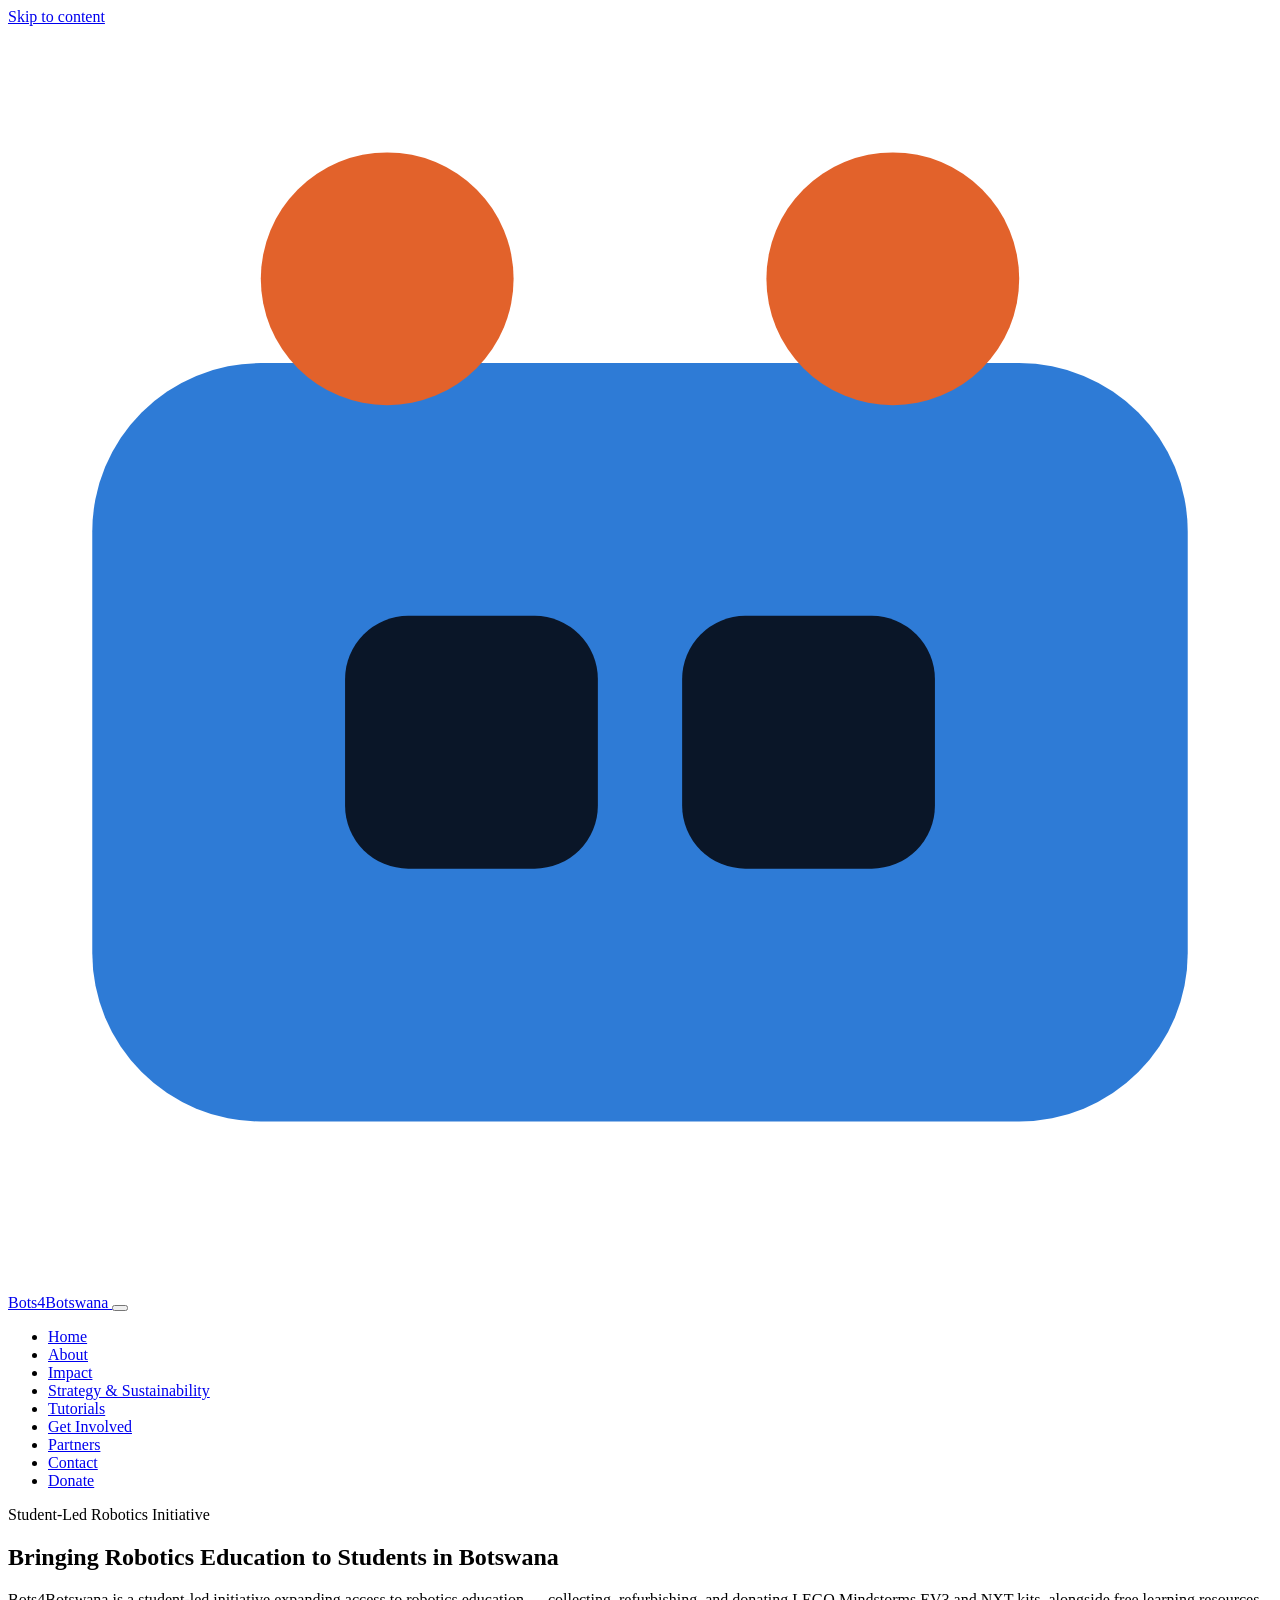
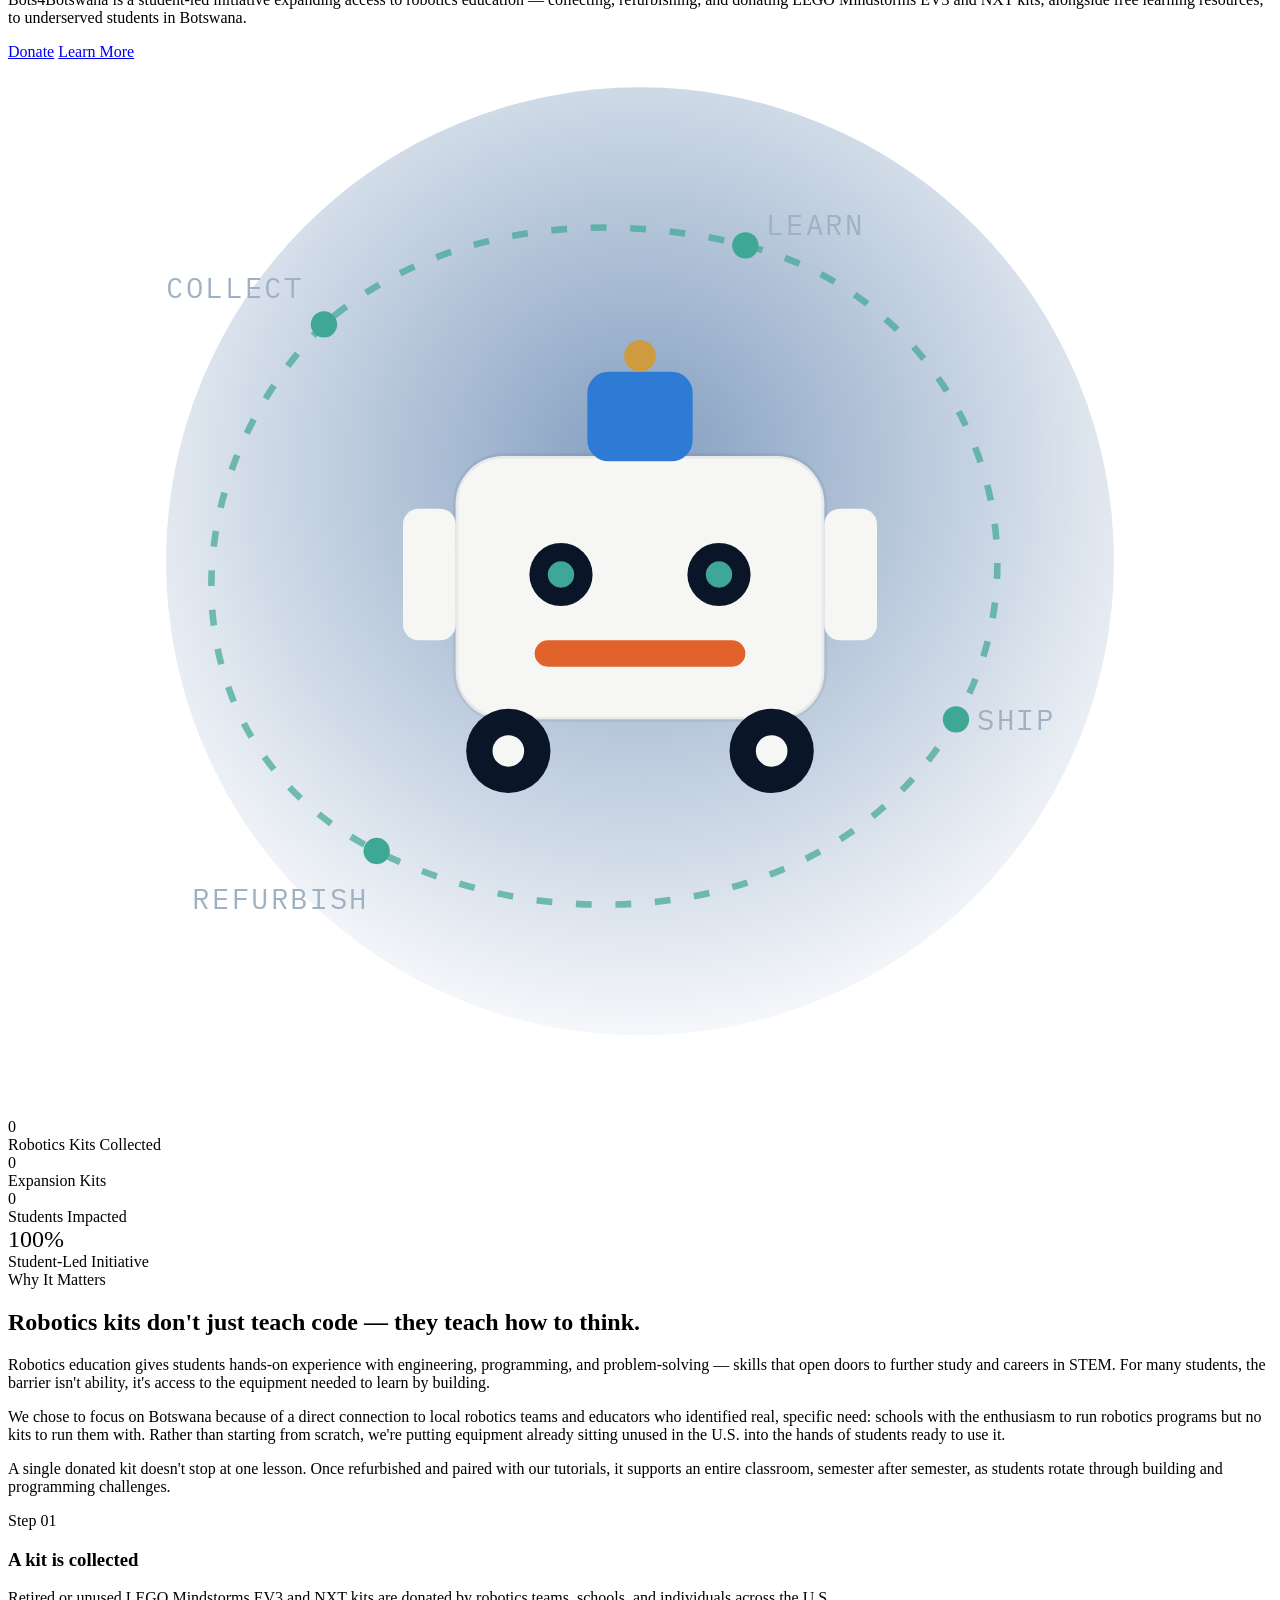
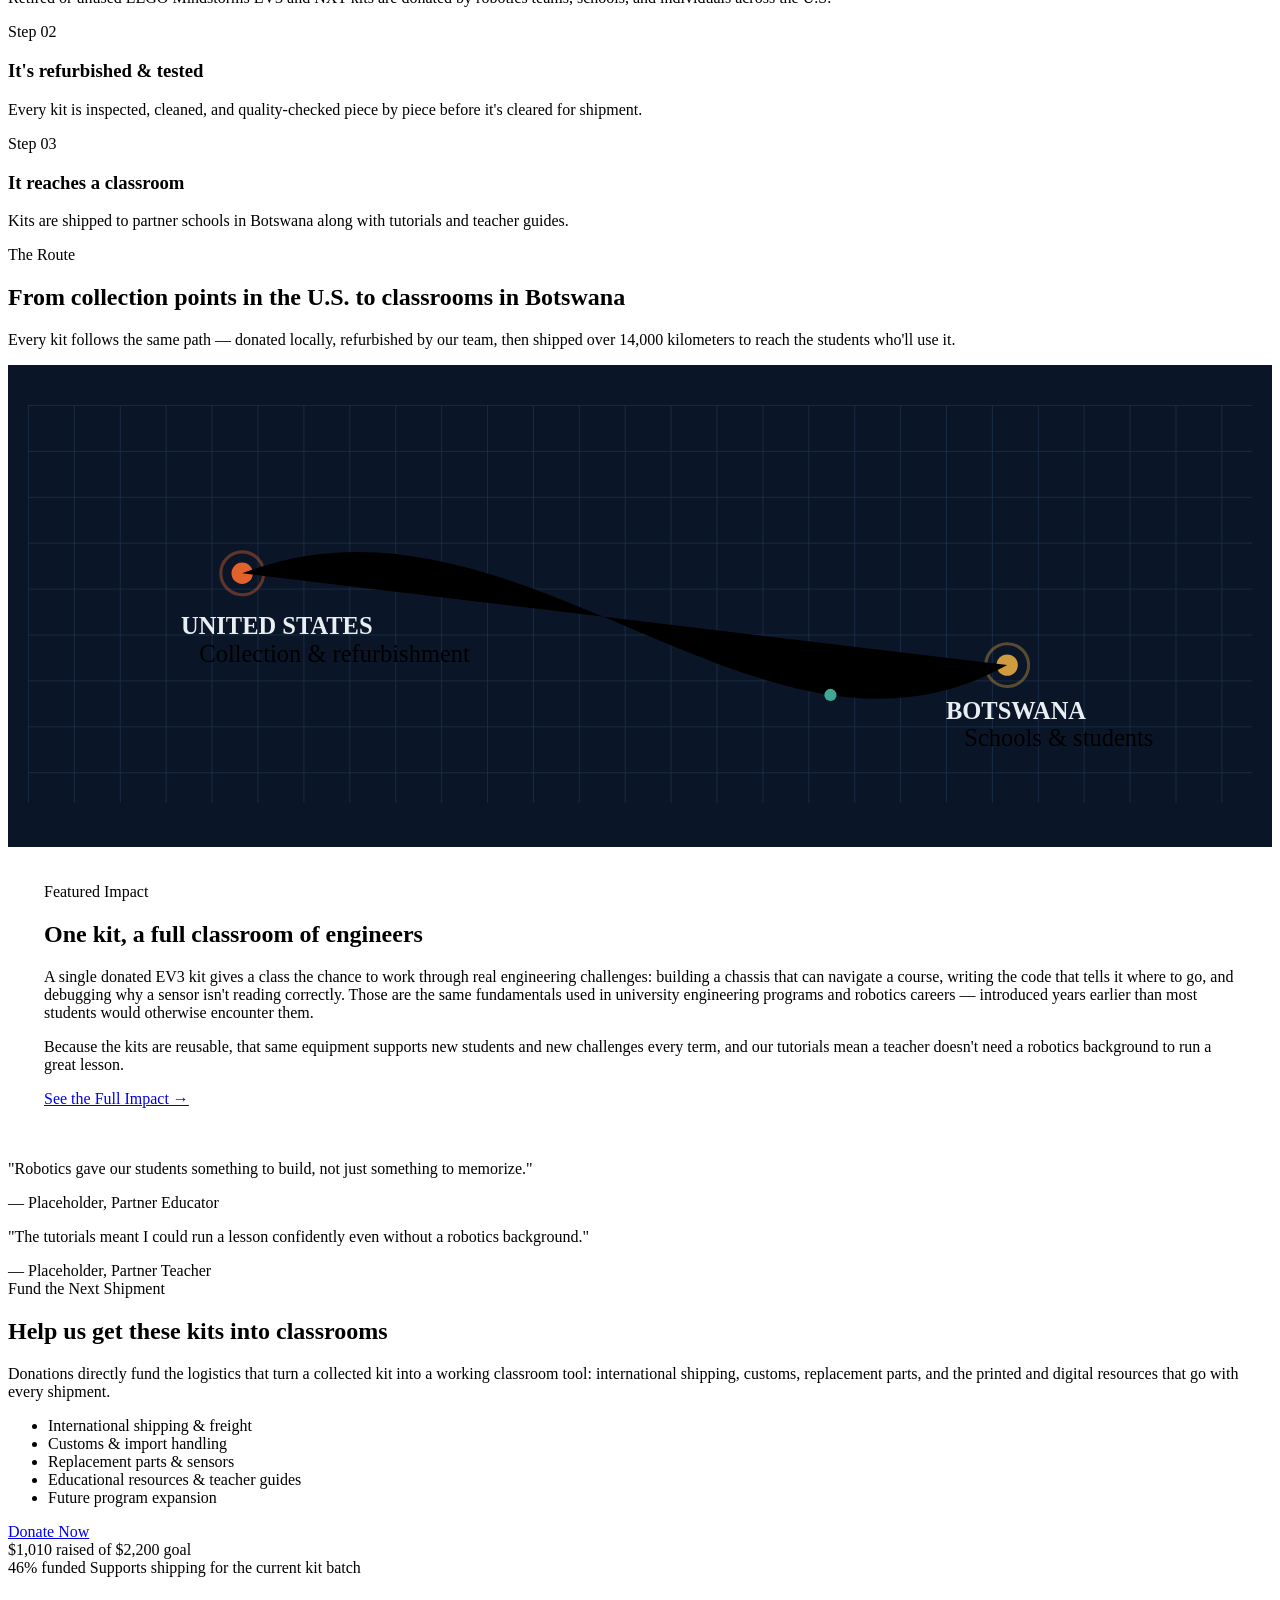
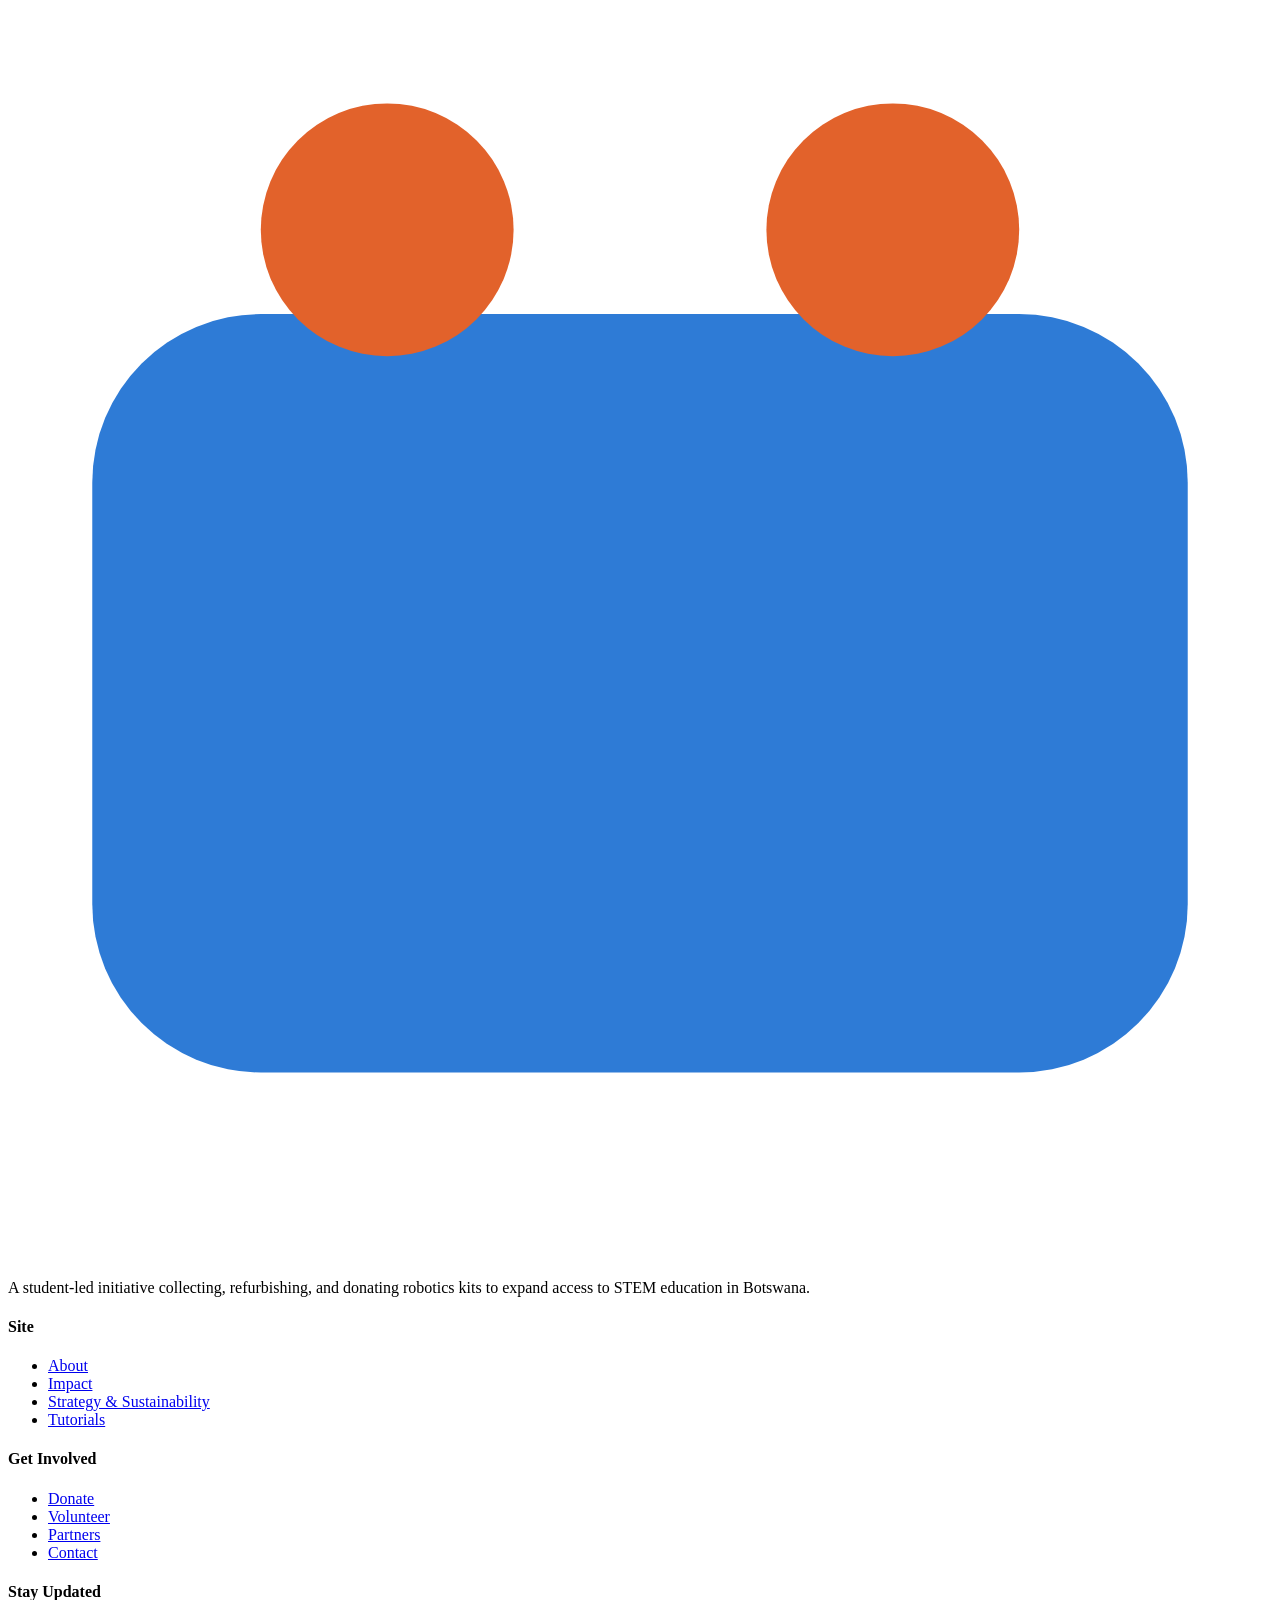
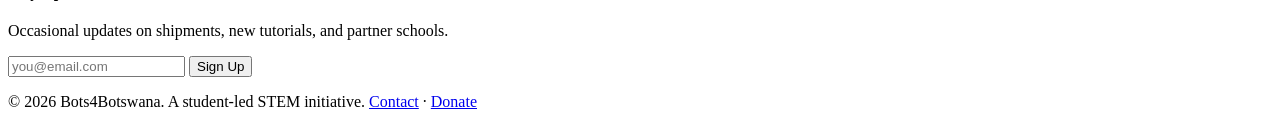
==== index.html @ ae0235b7 "Add files via upload Take two, extracted" ====
<!DOCTYPE html>
<html lang="en">
<head>
<meta charset="UTF-8">
<meta name="viewport" content="width=device-width, initial-scale=1.0">
<title>Bots4Botswana — Robotics Education for Students in Botswana</title>
<meta name="description" content="Bots4Botswana is a student-led initiative that collects, refurbishes, and donates LEGO Mindstorms robotics kits to underserved students in Botswana.">
<link rel="preconnect" href="https://fonts.googleapis.com">
<link href="https://fonts.googleapis.com/css2?family=Space+Grotesk:wght@500;600;700&family=Inter:wght@400;500;600;700&family=IBM+Plex+Mono:wght@500;600&display=swap" rel="stylesheet">
<link rel="stylesheet" href="css/styles.css">
</head>
<body>
<a href="#main" class="skip-link">Skip to content</a>

<!-- ============ HEADER ============ -->
<header class="site-header">
  <nav class="nav" aria-label="Primary">
    <a href="index.html" class="brand">
      <svg class="brand-mark" viewBox="0 0 30 30" fill="none" xmlns="http://www.w3.org/2000/svg" aria-hidden="true">
        <rect x="2" y="8" width="26" height="18" rx="4" fill="#2E7BD6"/>
        <circle cx="9" cy="6" r="3" fill="#E2622B"/>
        <circle cx="21" cy="6" r="3" fill="#E2622B"/>
        <rect x="8" y="14" width="6" height="6" rx="1.5" fill="#0A1628"/>
        <rect x="16" y="14" width="6" height="6" rx="1.5" fill="#0A1628"/>
      </svg>
      Bots4Botswana
    </a>
    <button class="nav-toggle" aria-label="Toggle navigation" aria-expanded="false"><span></span></button>
    <ul class="nav-links">
      <li><a href="index.html">Home</a></li>
      <li><a href="about.html">About</a></li>
      <li><a href="impact.html">Impact</a></li>
      <li><a href="strategy.html">Strategy &amp; Sustainability</a></li>
      <li><a href="tutorials.html">Tutorials</a></li>
      <li><a href="get-involved.html">Get Involved</a></li>
      <li><a href="partners.html">Partners</a></li>
      <li><a href="contact.html">Contact</a></li>
      <li class="nav-cta"><a href="get-involved.html#donate" class="btn btn-primary btn-sm">Donate</a></li>
    </ul>
  </nav>
</header>

<main id="main">

<!-- ============ HERO ============ -->
<section class="hero">
  <div class="container hero-grid">
    <div class="reveal in">
      <div class="eyebrow on-dark">Student-Led Robotics Initiative</div>
      <h1>Bringing Robotics Education to Students in Botswana</h1>
      <p class="lead">Bots4Botswana is a student-led initiative expanding access to robotics education — collecting, refurbishing, and donating LEGO Mindstorms EV3 and NXT kits, alongside free learning resources, to underserved students in Botswana.</p>
      <div class="hero-actions">
        <a href="get-involved.html#donate" class="btn btn-primary">Donate</a>
        <a href="about.html" class="btn btn-ghost">Learn More</a>
      </div>
    </div>
    <div class="hero-art reveal in">
      <svg viewBox="0 0 480 400" xmlns="http://www.w3.org/2000/svg" role="img" aria-label="Illustration of a robotics kit connected by a dashed trace line to labels reading collect, refurbish, ship, and learn">
        <defs>
          <radialGradient id="glow" cx="50%" cy="40%" r="65%">
            <stop offset="0%" stop-color="#1B4E8C" stop-opacity="0.55"/>
            <stop offset="100%" stop-color="#1B4E8C" stop-opacity="0"/>
          </radialGradient>
        </defs>
        <circle cx="240" cy="190" r="180" fill="url(#glow)"/>
        <!-- trace loop -->
        <path d="M120 100 C 60 160, 60 260, 140 300 C 220 340, 320 320, 360 250 C 400 180, 360 90, 280 70 C 220 55, 160 65, 120 100 Z"
          fill="none" stroke="#3FA796" stroke-width="2.5" stroke-dasharray="6 9" opacity="0.7"/>
        <!-- bot body -->
        <rect x="170" y="150" width="140" height="100" rx="18" fill="#F6F7F5"/>
        <rect x="170" y="150" width="140" height="100" rx="18" fill="none" stroke="#0A1628" stroke-opacity="0.06" stroke-width="2"/>
        <circle cx="210" cy="195" r="12" fill="#0A1628"/>
        <circle cx="270" cy="195" r="12" fill="#0A1628"/>
        <circle cx="210" cy="195" r="5" fill="#3FA796"/>
        <circle cx="270" cy="195" r="5" fill="#3FA796"/>
        <rect x="200" y="220" width="80" height="10" rx="5" fill="#E2622B"/>
        <rect x="150" y="170" width="20" height="50" rx="6" fill="#F6F7F5"/>
        <rect x="310" y="170" width="20" height="50" rx="6" fill="#F6F7F5"/>
        <rect x="220" y="118" width="40" height="34" rx="8" fill="#2E7BD6"/>
        <circle cx="240" cy="112" r="6" fill="#CE9B3F"/>
        <!-- wheels -->
        <circle cx="190" cy="262" r="16" fill="#0A1628"/>
        <circle cx="290" cy="262" r="16" fill="#0A1628"/>
        <circle cx="190" cy="262" r="6" fill="#F6F7F5"/>
        <circle cx="290" cy="262" r="6" fill="#F6F7F5"/>
        <!-- nodes around loop -->
        <g font-family="IBM Plex Mono, monospace" font-size="11" fill="#9FB1C2" letter-spacing="1">
          <circle cx="120" cy="100" r="5" fill="#3FA796"/>
          <text x="60" y="90">COLLECT</text>
          <circle cx="360" cy="250" r="5" fill="#3FA796"/>
          <text x="368" y="254">SHIP</text>
          <circle cx="140" cy="300" r="5" fill="#3FA796"/>
          <text x="70" y="322">REFURBISH</text>
          <circle cx="280" cy="70" r="5" fill="#3FA796"/>
          <text x="288" y="66">LEARN</text>
        </g>
      </svg>
    </div>
  </div>
</section>

<!-- ============ QUICK IMPACT STATS ============ -->
<section class="section-dark">
  <div class="container">
    <div class="grid grid-4">
      <div class="stat-card reveal reveal-1">
        <span class="stat-num" data-count-to="60" data-suffix="+">0</span>
        <div class="stat-label">Robotics Kits Collected</div>
      </div>
      <div class="stat-card reveal reveal-2">
        <span class="stat-num" data-count-to="11" data-suffix="">0</span>
        <div class="stat-label">Expansion Kits</div>
      </div>
      <div class="stat-card reveal reveal-3">
        <span class="stat-num" data-count-to="200" data-suffix="+">0</span>
        <div class="stat-label">Students Impacted</div>
      </div>
      <div class="stat-card reveal reveal-4">
        <span class="stat-num mono" style="font-size:1.5rem;">100%</span>
        <div class="stat-label">Student-Led Initiative</div>
      </div>
    </div>
  </div>
</section>

<!-- ============ MISSION ============ -->
<section>
  <div class="container grid grid-2" style="align-items:center;">
    <div class="reveal">
      <div class="eyebrow">Why It Matters</div>
      <h2>Robotics kits don't just teach code — they teach how to think.</h2>
      <p>Robotics education gives students hands-on experience with engineering, programming, and problem-solving — skills that open doors to further study and careers in STEM. For many students, the barrier isn't ability, it's access to the equipment needed to learn by building.</p>
      <p>We chose to focus on Botswana because of a direct connection to local robotics teams and educators who identified real, specific need: schools with the enthusiasm to run robotics programs but no kits to run them with. Rather than starting from scratch, we're putting equipment already sitting unused in the U.S. into the hands of students ready to use it.</p>
      <p>A single donated kit doesn't stop at one lesson. Once refurbished and paired with our tutorials, it supports an entire classroom, semester after semester, as students rotate through building and programming challenges.</p>
    </div>
    <div class="reveal reveal-2">
      <div class="trace-rail">
        <div class="trace-node">
          <div class="step-tag">Step 01</div>
          <h3>A kit is collected</h3>
          <p class="small">Retired or unused LEGO Mindstorms EV3 and NXT kits are donated by robotics teams, schools, and individuals across the U.S.</p>
        </div>
        <div class="trace-node">
          <div class="step-tag">Step 02</div>
          <h3>It's refurbished &amp; tested</h3>
          <p class="small">Every kit is inspected, cleaned, and quality-checked piece by piece before it's cleared for shipment.</p>
        </div>
        <div class="trace-node">
          <div class="step-tag">Step 03</div>
          <h3>It reaches a classroom</h3>
          <p class="small">Kits are shipped to partner schools in Botswana along with tutorials and teacher guides.</p>
        </div>
      </div>
    </div>
  </div>
</section>

<!-- ============ INTERACTIVE MAP ============ -->
<section class="section-dim">
  <div class="container">
    <div class="section-head center reveal">
      <div class="eyebrow">The Route</div>
      <h2>From collection points in the U.S. to classrooms in Botswana</h2>
      <p>Every kit follows the same path — donated locally, refurbished by our team, then shipped over 14,000 kilometers to reach the students who'll use it.</p>
    </div>
    <div class="route-map reveal reveal-2" style="background:#0A1628; border-radius: var(--r-lg); padding:40px 20px;">
      <svg class="route-svg" viewBox="0 0 800 260" xmlns="http://www.w3.org/2000/svg" role="img" aria-label="Map showing a route from the United States to Botswana">
        <defs>
          <pattern id="grid" width="30" height="30" patternUnits="userSpaceOnUse">
            <path d="M30 0H0V30" fill="none" stroke="#1B2E4A" stroke-width="1"/>
          </pattern>
        </defs>
        <rect width="800" height="260" fill="url(#grid)"/>
        <circle cx="140" cy="110" r="7" fill="#E2622B"/>
        <circle cx="140" cy="110" r="14" fill="none" stroke="#E2622B" stroke-opacity="0.4" stroke-width="2"/>
        <text x="100" y="150" class="route-node-label" fill="#E9EEF2" font-weight="600">UNITED STATES</text>
        <text x="112" y="168" class="route-node-label">Collection &amp; refurbishment</text>

        <circle cx="640" cy="170" r="7" fill="#CE9B3F"/>
        <circle cx="640" cy="170" r="14" fill="none" stroke="#CE9B3F" stroke-opacity="0.4" stroke-width="2"/>
        <text x="600" y="205" class="route-node-label" fill="#E9EEF2" font-weight="600">BOTSWANA</text>
        <text x="612" y="223" class="route-node-label">Schools &amp; students</text>

        <path class="route-path" d="M140 110 C 320 40, 480 260, 640 170" />
        <circle r="4" fill="#3FA796">
          <animateMotion dur="4s" repeatCount="indefinite" path="M140 110 C 320 40, 480 260, 640 170" />
        </circle>
      </svg>
    </div>
  </div>
</section>

<!-- ============ FEATURED IMPACT STORY ============ -->
<section>
  <div class="container grid grid-2" style="align-items:center;">
    <div class="reveal card" style="padding:36px;">
      <div class="eyebrow">Featured Impact</div>
      <h2>One kit, a full classroom of engineers</h2>
      <p>A single donated EV3 kit gives a class the chance to work through real engineering challenges: building a chassis that can navigate a course, writing the code that tells it where to go, and debugging why a sensor isn't reading correctly. Those are the same fundamentals used in university engineering programs and robotics careers — introduced years earlier than most students would otherwise encounter them.</p>
      <p>Because the kits are reusable, that same equipment supports new students and new challenges every term, and our tutorials mean a teacher doesn't need a robotics background to run a great lesson.</p>
      <a href="impact.html" class="btn btn-outline">See the Full Impact →</a>
    </div>
    <div class="reveal reveal-2">
      <div class="grid" style="gap:16px;">
        <div class="quote-card">
          <p>"Robotics gave our students something to build, not just something to memorize."</p>
          <div class="quote-attr">— Placeholder, Partner Educator</div>
        </div>
        <div class="quote-card">
          <p>"The tutorials meant I could run a lesson confidently even without a robotics background."</p>
          <div class="quote-attr">— Placeholder, Partner Teacher</div>
        </div>
      </div>
    </div>
  </div>
</section>

<!-- ============ DONATION PROGRESS ============ -->
<section class="section-dim" id="donate">
  <div class="container grid grid-2" style="align-items:center; gap:48px;">
    <div class="reveal">
      <div class="eyebrow">Fund the Next Shipment</div>
      <h2>Help us get these kits into classrooms</h2>
      <p>Donations directly fund the logistics that turn a collected kit into a working classroom tool: international shipping, customs, replacement parts, and the printed and digital resources that go with every shipment.</p>
      <ul class="small text-soft">
        <li>International shipping &amp; freight</li>
        <li>Customs &amp; import handling</li>
        <li>Replacement parts &amp; sensors</li>
        <li>Educational resources &amp; teacher guides</li>
        <li>Future program expansion</li>
      </ul>
      <a href="get-involved.html#donate" class="btn btn-primary mt-16">Donate Now</a>
    </div>
    <div class="reveal reveal-2 progress-wrap">
      <div class="progress-top">
        <span class="amount">$1,010 raised</span>
        <span class="goal">of $2,200 goal</span>
      </div>
      <div class="progress-track">
        <div class="progress-fill" data-percent="46"></div>
      </div>
      <div class="progress-meta">
        <span>46% funded</span>
        <span>Supports shipping for the current kit batch</span>
      </div>
    </div>
  </div>
</section>

</main>

<!-- ============ FOOTER ============ -->
<footer class="site-footer">
  <div class="container">
    <div class="footer-grid">
      <div>
        <div class="brand" style="color:#fff; margin-bottom:10px;">
          <svg class="brand-mark" viewBox="0 0 30 30" fill="none" xmlns="http://www.w3.org/2000/svg" aria-hidden="true">
            <rect x="2" y="8" width="26" height="18" rx="4" fill="#2E7BD6"/>
            <circle cx="9" cy="6" r="3" fill="#E2622B"/>
            <circle cx="21" cy="6" r="3" fill="#E2622B"/>
          </svg>
          Bots4Botswana
        </div>
        <p class="small">A student-led initiative collecting, refurbishing, and donating robotics kits to expand access to STEM education in Botswana.</p>
      </div>
      <div>
        <h4>Site</h4>
        <ul>
          <li><a href="about.html">About</a></li>
          <li><a href="impact.html">Impact</a></li>
          <li><a href="strategy.html">Strategy &amp; Sustainability</a></li>
          <li><a href="tutorials.html">Tutorials</a></li>
        </ul>
      </div>
      <div>
        <h4>Get Involved</h4>
        <ul>
          <li><a href="get-involved.html#donate">Donate</a></li>
          <li><a href="get-involved.html#volunteer">Volunteer</a></li>
          <li><a href="partners.html">Partners</a></li>
          <li><a href="contact.html">Contact</a></li>
        </ul>
      </div>
      <div>
        <h4>Stay Updated</h4>
        <p class="small">Occasional updates on shipments, new tutorials, and partner schools.</p>
        <form data-demo-form>
          <div class="newsletter-row">
            <input type="email" placeholder="you@email.com" required aria-label="Email address">
            <button class="btn btn-primary btn-sm" type="submit">Sign Up</button>
          </div>
          <p class="form-note small mt-8"></p>
        </form>
      </div>
    </div>
    <div class="footer-bottom">
      <span>© 2026 Bots4Botswana. A student-led STEM initiative.</span>
      <span>
        <a href="contact.html">Contact</a> · <a href="get-involved.html">Donate</a>
      </span>
    </div>
  </div>
</footer>

<script src="js/main.js"></script>
</body>
</html>
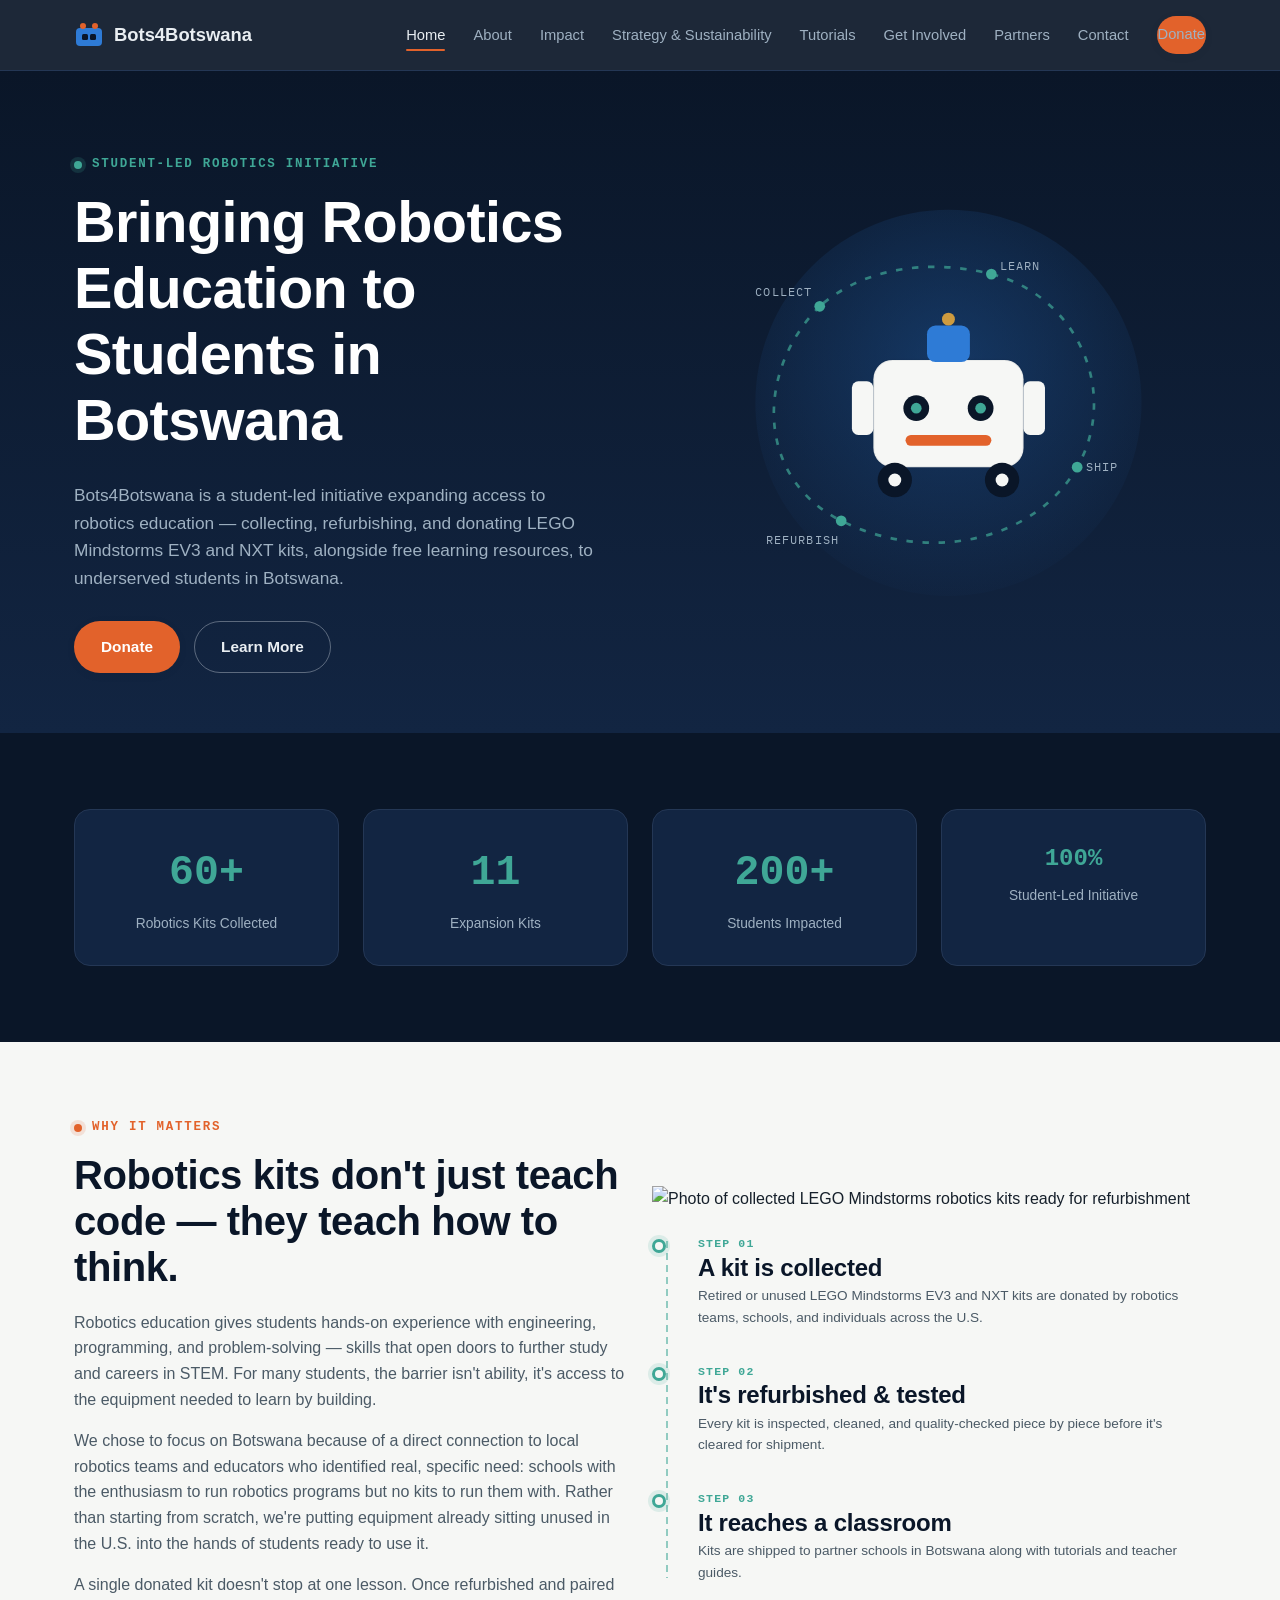
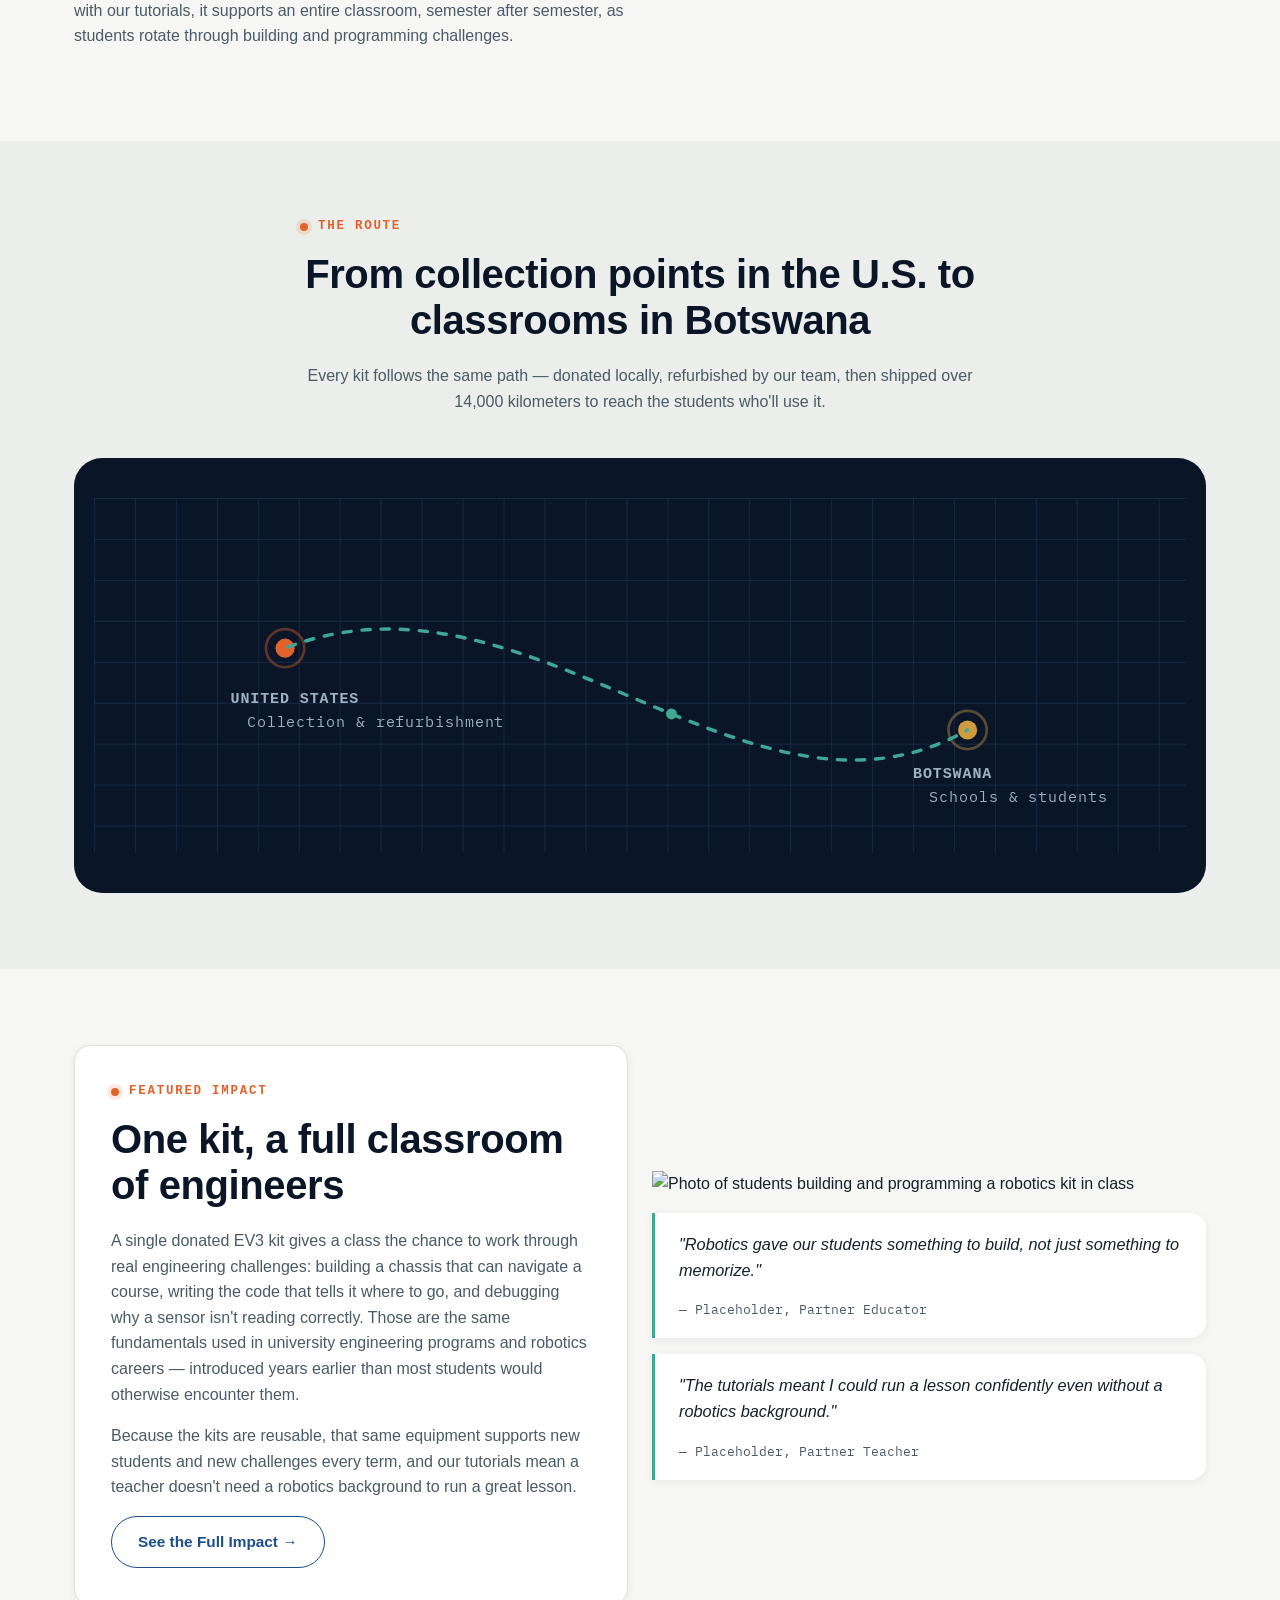
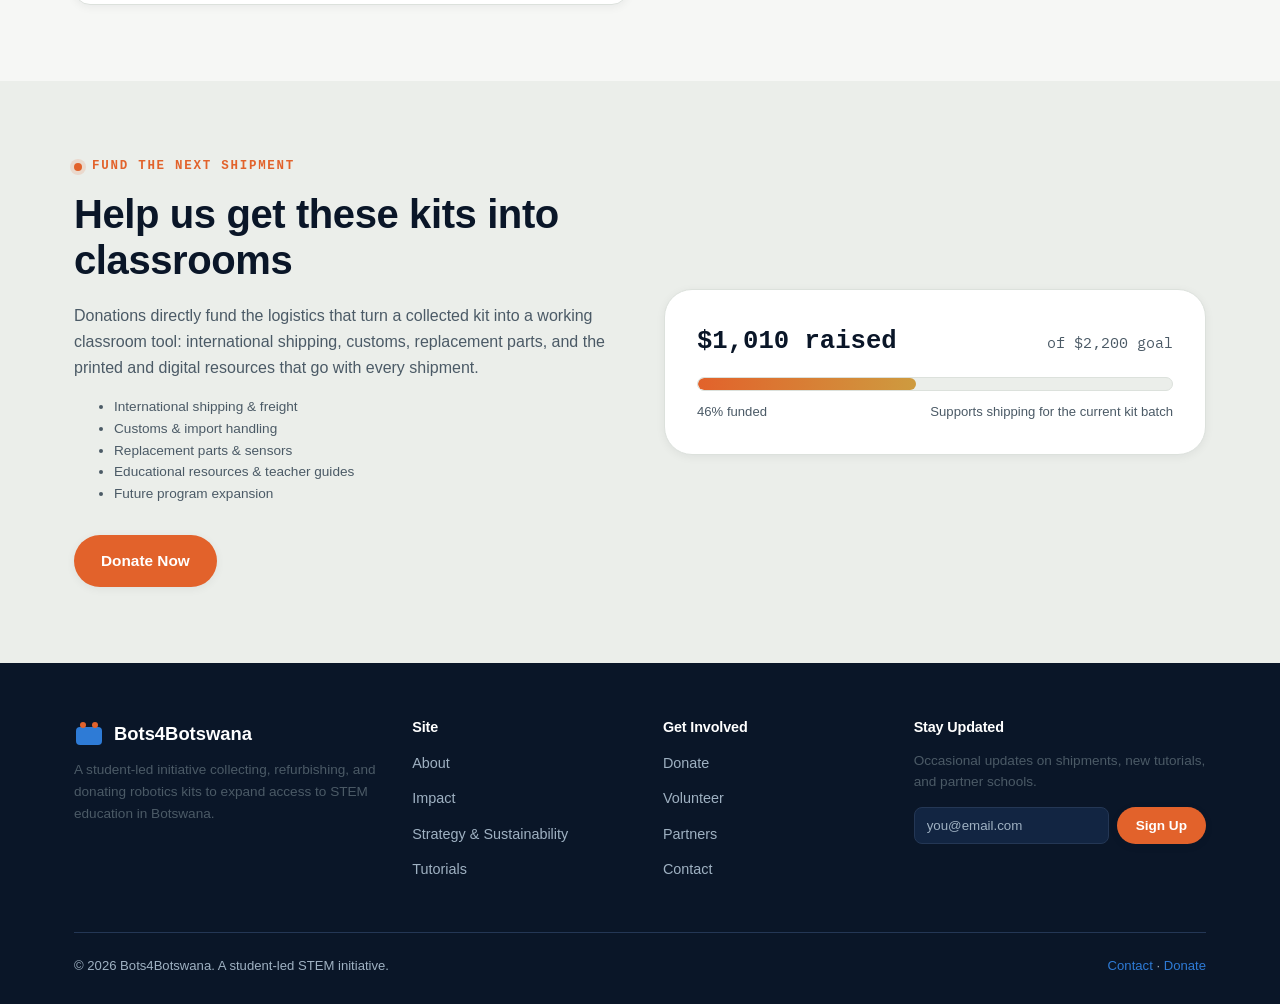
==== commit 2830cf95: "Add files via upload" ====
--- a/index.html
+++ b/index.html
@@ -134,6 +134,10 @@
       <p>A single donated kit doesn't stop at one lesson. Once refurbished and paired with our tutorials, it supports an entire classroom, semester after semester, as students rotate through building and programming challenges.</p>
     </div>
     <div class="reveal reveal-2">
+      <div class="img-frame ratio-4-3 mb-0" style="margin-bottom:24px;">
+        <img src="img/kits-collected.jpg" alt="Photo of collected LEGO Mindstorms robotics kits ready for refurbishment"
+          onerror="imgFallback(this, 'img/kits-collected.jpg')">
+      </div>
       <div class="trace-rail">
         <div class="trace-node">
           <div class="step-tag">Step 01</div>
@@ -201,6 +205,10 @@
       <a href="impact.html" class="btn btn-outline">See the Full Impact →</a>
     </div>
     <div class="reveal reveal-2">
+      <div class="img-frame ratio-16-9" style="margin-bottom:16px;">
+        <img src="img/students-building.jpg" alt="Photo of students building and programming a robotics kit in class"
+          onerror="imgFallback(this, 'img/students-building.jpg')">
+      </div>
       <div class="grid" style="gap:16px;">
         <div class="quote-card">
           <p>"Robotics gave our students something to build, not just something to memorize."</p>
--- a/css/styles.css
+++ b/css/styles.css
@@ -0,0 +1,502 @@
+/* =========================================================
+   Bots4Botswana — Design System
+   Signature element: "The Trace" — a dashed circuit-trace
+   line with solder-point nodes that physically represents
+   a kit's journey from collection to a student's hands.
+   ========================================================= */
+
+:root{
+  /* --- Color tokens --- */
+  --ink:        #0A1628;   /* deep navy — dark sections / header */
+  --ink-soft:   #122542;   /* lighter navy panel */
+  --paper:      #F6F7F5;   /* cool off-white — main background */
+  --paper-dim:  #EBEEEA;   /* subtle section tint */
+  --blue:       #1B4E8C;   /* Botswana-flag deep blue — brand primary */
+  --blue-bright:#2E7BD6;   /* interactive / links / buttons */
+  --orange:     #E2622B;   /* circuit-solder accent — primary CTA */
+  --orange-dark:#C24E1E;
+  --gold:       #CE9B3F;   /* savanna gold — used sparingly */
+  --trace:      #3FA796;   /* circuit-trace teal — signature line, success */
+  --text:       #16202B;
+  --text-soft:  #4B5A66;
+  --text-inverse: #E9EEF2;
+  --text-inverse-soft: #9FB1C2;
+  --white:      #FFFFFF;
+  --border:     #DCE1DC;
+  --border-dark:#243755;
+
+  /* --- Type --- */
+  --font-display: 'Space Grotesk', sans-serif;
+  --font-body: 'Inter', sans-serif;
+  --font-mono: 'IBM Plex Mono', monospace;
+
+  /* --- Radii & shadow --- */
+  --r-sm: 8px;
+  --r-md: 16px;
+  --r-lg: 28px;
+  --shadow-sm: 0 2px 10px rgba(10,22,40,0.06);
+  --shadow-md: 0 12px 32px rgba(10,22,40,0.10);
+  --shadow-lg: 0 24px 60px rgba(10,22,40,0.16);
+
+  --maxw: 1180px;
+}
+
+*,*::before,*::after{ box-sizing:border-box; }
+html{ scroll-behavior:smooth; }
+@media (prefers-reduced-motion: reduce){
+  html{ scroll-behavior:auto; }
+  *{ animation-duration:0.001ms !important; animation-iteration-count:1 !important; transition-duration:0.001ms !important; }
+}
+
+body{
+  margin:0;
+  font-family: var(--font-body);
+  color: var(--text);
+  background: var(--paper);
+  line-height:1.6;
+  -webkit-font-smoothing:antialiased;
+}
+
+h1,h2,h3,h4{
+  font-family: var(--font-display);
+  color: var(--ink);
+  line-height:1.15;
+  margin:0 0 0.5em;
+  letter-spacing:-0.01em;
+}
+h1{ font-size: clamp(2.2rem, 5vw, 3.6rem); }
+h2{ font-size: clamp(1.7rem, 3.4vw, 2.5rem); }
+h3{ font-size: clamp(1.2rem, 2vw, 1.5rem); }
+p{ margin:0 0 1em; color: var(--text-soft); }
+a{ color: var(--blue-bright); text-decoration:none; }
+img,svg{ max-width:100%; display:block; }
+
+.container{ max-width: var(--maxw); margin:0 auto; padding:0 24px; }
+
+.eyebrow{
+  font-family: var(--font-mono);
+  font-size: 0.78rem;
+  letter-spacing: 0.14em;
+  text-transform: uppercase;
+  color: var(--orange);
+  display:flex;
+  align-items:center;
+  gap:10px;
+  margin-bottom:14px;
+  font-weight:600;
+}
+.eyebrow::before{
+  content:"";
+  width:8px; height:8px; border-radius:50%;
+  background: var(--orange);
+  box-shadow: 0 0 0 4px rgba(226,98,43,0.15);
+}
+.eyebrow.on-dark{ color: var(--trace); }
+.eyebrow.on-dark::before{ background: var(--trace); box-shadow: 0 0 0 4px rgba(63,167,150,0.18); }
+
+/* =========================================================
+   HEADER / NAV
+   ========================================================= */
+.site-header{
+  position: sticky; top:0; z-index:100;
+  background: rgba(10,22,40,0.92);
+  backdrop-filter: blur(10px);
+  border-bottom: 1px solid var(--border-dark);
+}
+.nav{
+  display:flex; align-items:center; justify-content:space-between;
+  padding: 16px 24px;
+  max-width: var(--maxw); margin:0 auto;
+}
+.brand{
+  display:flex; align-items:center; gap:10px;
+  font-family: var(--font-display);
+  font-weight:700; font-size:1.15rem;
+  color: var(--text-inverse);
+}
+.brand-mark{ width:30px; height:30px; flex-shrink:0; }
+.nav-links{
+  display:flex; align-items:center; gap:28px;
+  list-style:none; margin:0; padding:0;
+}
+.nav-links a{
+  font-size:0.92rem; color: var(--text-inverse-soft);
+  font-weight:500;
+  position:relative;
+  padding:6px 0;
+  transition: color 0.2s ease;
+}
+.nav-links a:hover, .nav-links a.active{ color: var(--text-inverse); }
+.nav-links a.active::after{
+  content:""; position:absolute; left:0; right:0; bottom:-2px; height:2px;
+  background: var(--orange); border-radius:2px;
+}
+.nav-cta{
+  display:inline-flex; align-items:center; gap:8px;
+}
+.nav-toggle{
+  display:none; background:none; border:none; cursor:pointer;
+  width:34px; height:34px; position:relative;
+}
+.nav-toggle span, .nav-toggle span::before, .nav-toggle span::after{
+  content:""; position:absolute; left:6px; right:6px; height:2px; background:var(--text-inverse);
+  transition: transform 0.25s ease, opacity 0.25s ease;
+}
+.nav-toggle span{ top:16px; }
+.nav-toggle span::before{ top:-8px; }
+.nav-toggle span::after{ top:8px; }
+.nav-toggle.open span{ background:transparent; }
+.nav-toggle.open span::before{ transform: translateY(8px) rotate(45deg); }
+.nav-toggle.open span::after{ transform: translateY(-8px) rotate(-45deg); }
+
+@media (max-width: 860px){
+  .nav-links{
+    position:fixed; inset:64px 0 0 0; background: var(--ink);
+    flex-direction:column; align-items:flex-start; gap:0;
+    padding: 20px 24px; transform: translateY(-110%); transition: transform 0.3s ease;
+    border-top:1px solid var(--border-dark);
+  }
+  .nav-links.open{ transform: translateY(0); }
+  .nav-links li{ width:100%; border-bottom:1px solid var(--border-dark); }
+  .nav-links a{ display:block; padding:14px 0; }
+  .nav-toggle{ display:block; }
+}
+
+/* =========================================================
+   BUTTONS
+   ========================================================= */
+.btn{
+  display:inline-flex; align-items:center; justify-content:center; gap:8px;
+  font-family: var(--font-body);
+  font-weight:600; font-size:0.96rem;
+  padding: 13px 26px; border-radius: 999px;
+  border:1px solid transparent; cursor:pointer;
+  transition: transform 0.18s ease, box-shadow 0.18s ease, background 0.18s ease, color 0.18s ease;
+  white-space:nowrap;
+}
+.btn-primary{ background: var(--orange); color:#fff; box-shadow: var(--shadow-sm); }
+.btn-primary:hover{ background: var(--orange-dark); transform: translateY(-2px); box-shadow: var(--shadow-md); }
+.btn-ghost{ background: transparent; color: var(--text-inverse); border-color: rgba(233,238,242,0.35); }
+.btn-ghost:hover{ background: rgba(233,238,242,0.08); border-color: rgba(233,238,242,0.6); }
+.btn-outline{ background:transparent; color:var(--blue); border-color: var(--blue); }
+.btn-outline:hover{ background: var(--blue); color:#fff; transform: translateY(-2px); }
+.btn-block{ width:100%; }
+.btn-sm{ padding:9px 18px; font-size:0.85rem; }
+
+/* =========================================================
+   HERO
+   ========================================================= */
+.hero{
+  background: linear-gradient(180deg, var(--ink) 0%, var(--ink-soft) 100%);
+  color: var(--text-inverse);
+  padding: 84px 0 60px;
+  position:relative; overflow:hidden;
+}
+.hero-grid{
+  display:grid; grid-template-columns: 1.05fr 0.95fr; gap:48px; align-items:center;
+}
+.hero h1{ color:#fff; }
+.hero p.lead{ color: var(--text-inverse-soft); font-size:1.08rem; max-width:520px; }
+.hero-actions{ display:flex; gap:14px; margin-top:28px; flex-wrap:wrap; }
+.hero-art{ position:relative; }
+@media (max-width: 900px){
+  .hero-grid{ grid-template-columns:1fr; }
+  .hero-art{ order:-1; }
+}
+
+.page-hero{
+  background: linear-gradient(180deg, var(--ink) 0%, var(--ink-soft) 100%);
+  color:var(--text-inverse);
+  padding: 72px 0 56px;
+}
+.page-hero h1{ color:#fff; max-width:760px; }
+.page-hero p.lead{ color:var(--text-inverse-soft); max-width:620px; font-size:1.05rem; }
+
+/* =========================================================
+   THE TRACE — signature circuit-trace connector
+   ========================================================= */
+.trace-rail{
+  position:relative;
+  padding-left: 46px;
+}
+.trace-rail::before{
+  content:"";
+  position:absolute; left:14px; top:6px; bottom:6px; width:2px;
+  background-image: linear-gradient(var(--trace) 60%, transparent 0%);
+  background-size: 2px 12px;
+  background-repeat: repeat-y;
+  opacity:0.55;
+}
+.trace-node{
+  position:relative; margin-bottom:34px;
+}
+.trace-node:last-child{ margin-bottom:0; }
+.trace-node::before{
+  content:"";
+  position:absolute; left:-46px; top:4px;
+  width:14px; height:14px; border-radius:50%;
+  background: var(--paper);
+  border:3px solid var(--trace);
+  box-shadow: 0 0 0 4px rgba(63,167,150,0.14);
+}
+.trace-node.dark::before{ background: var(--ink-soft); }
+.trace-node h3{ margin-bottom:4px; }
+.trace-node .step-tag{
+  font-family: var(--font-mono); font-size:0.72rem; letter-spacing:0.1em;
+  color: var(--trace); text-transform:uppercase; font-weight:600;
+}
+
+/* small inline trace divider (used between sections) */
+.trace-divider{
+  height:34px; margin:0 auto; width:2px;
+  background-image: linear-gradient(var(--trace) 55%, transparent 0%);
+  background-size: 2px 10px; background-repeat: repeat-y;
+  opacity:0.5;
+}
+
+/* =========================================================
+   SECTIONS
+   ========================================================= */
+section{ padding: 76px 0; }
+.section-dark{ background: var(--ink); color: var(--text-inverse); }
+.section-dark h2, .section-dark h3{ color:#fff; }
+.section-dark p{ color: var(--text-inverse-soft); }
+.section-dim{ background: var(--paper-dim); }
+.section-head{ max-width:680px; margin-bottom:44px; }
+.section-head.center{ margin-left:auto; margin-right:auto; text-align:center; }
+
+/* =========================================================
+   CARDS
+   ========================================================= */
+.card{
+  background:#fff; border:1px solid var(--border); border-radius: var(--r-md);
+  padding: 28px; box-shadow: var(--shadow-sm);
+  transition: transform 0.25s ease, box-shadow 0.25s ease;
+}
+.card:hover{ transform: translateY(-4px); box-shadow: var(--shadow-md); }
+.card-dark{ background: var(--ink-soft); border-color: var(--border-dark); }
+
+.grid{ display:grid; gap:24px; }
+.grid-2{ grid-template-columns: repeat(2, 1fr); }
+.grid-3{ grid-template-columns: repeat(3, 1fr); }
+.grid-4{ grid-template-columns: repeat(4, 1fr); }
+@media (max-width: 900px){
+  .grid-3, .grid-4{ grid-template-columns: repeat(2,1fr); }
+}
+@media (max-width: 600px){
+  .grid-2, .grid-3, .grid-4{ grid-template-columns: 1fr; }
+}
+
+/* =========================================================
+   STATS / ANIMATED COUNTERS
+   ========================================================= */
+.stat-card{
+  text-align:center; padding: 30px 20px;
+  background: var(--ink-soft); border:1px solid var(--border-dark);
+  border-radius: var(--r-md);
+}
+.stat-num{
+  font-family: var(--font-mono); font-weight:600;
+  font-size: clamp(2rem, 4vw, 2.6rem);
+  color: var(--trace);
+  display:block;
+}
+.stat-label{
+  font-size:0.86rem; color: var(--text-inverse-soft); margin-top:6px;
+}
+
+.dashboard-card{
+  background:#fff; border:1px solid var(--border); border-radius: var(--r-md);
+  padding:24px; text-align:left; box-shadow: var(--shadow-sm);
+}
+.dashboard-card .stat-num{ color: var(--blue); }
+.dashboard-card .stat-label{ color: var(--text-soft); }
+.dashboard-card .stat-note{ font-size:0.78rem; color:var(--text-soft); opacity:0.75; font-family:var(--font-mono); }
+
+/* =========================================================
+   PROGRESS BAR
+   ========================================================= */
+.progress-wrap{
+  background:#fff; border:1px solid var(--border); border-radius: var(--r-lg);
+  padding: 32px; box-shadow: var(--shadow-sm);
+}
+.progress-top{ display:flex; justify-content:space-between; align-items:baseline; margin-bottom:14px; flex-wrap:wrap; gap:8px; }
+.progress-top .amount{ font-family:var(--font-mono); font-size:1.6rem; font-weight:600; color:var(--ink); }
+.progress-top .goal{ font-family:var(--font-mono); color:var(--text-soft); font-size:0.95rem; }
+.progress-track{
+  height:14px; border-radius:999px; background: var(--paper-dim); overflow:hidden;
+  border:1px solid var(--border);
+}
+.progress-fill{
+  height:100%; border-radius:999px;
+  background: linear-gradient(90deg, var(--orange), var(--gold));
+  width:0%; transition: width 1.4s cubic-bezier(.2,.8,.2,1);
+}
+.progress-meta{ display:flex; justify-content:space-between; margin-top:10px; font-size:0.82rem; color:var(--text-soft); }
+
+/* =========================================================
+   ROUTE MAP (USA -> Botswana)
+   ========================================================= */
+.route-map{ position:relative; }
+.route-svg .route-path{
+  fill:none; stroke: var(--trace); stroke-width:2.5; stroke-dasharray:6 8;
+  stroke-linecap:round;
+  stroke-dashoffset:600;
+}
+.route-svg .route-path.animate{ animation: dash-flow 3.5s linear infinite; }
+@keyframes dash-flow{ to{ stroke-dashoffset:0; } }
+.route-node-label{ font-family: var(--font-mono); font-size:11px; fill: var(--text-inverse-soft); letter-spacing:0.06em; }
+.route-node-label.light{ fill: var(--text-soft); }
+
+/* =========================================================
+   TIMELINE / ROADMAP (Phase 1/2/3)
+   ========================================================= */
+.roadmap{ display:grid; grid-template-columns: repeat(3, 1fr); gap:24px; }
+@media (max-width: 860px){ .roadmap{ grid-template-columns:1fr; } }
+.phase-card{
+  border:1px solid var(--border); border-radius: var(--r-md); padding:26px;
+  background:#fff; position:relative; box-shadow: var(--shadow-sm);
+}
+.phase-tag{
+  font-family: var(--font-mono); font-size:0.75rem; letter-spacing:0.1em;
+  color: var(--blue); text-transform:uppercase; font-weight:700;
+  display:inline-block; margin-bottom:10px;
+}
+.phase-card ul{ margin:14px 0 0; padding-left:18px; color:var(--text-soft); }
+.phase-card li{ margin-bottom:6px; }
+
+/* =========================================================
+   FLOW DIAGRAM (Impact / Operational Model)
+   ========================================================= */
+.flow{
+  display:flex; flex-direction:column; align-items:center; gap:0;
+}
+.flow-step{
+  width:100%; max-width:520px;
+  background:#fff; border:1px solid var(--border); border-radius:var(--r-md);
+  padding:20px 24px; text-align:center; box-shadow: var(--shadow-sm);
+  position:relative;
+}
+.flow-step .step-num{
+  font-family:var(--font-mono); font-size:0.75rem; color:var(--orange); font-weight:700;
+}
+.flow-arrow{ height:32px; display:flex; align-items:center; justify-content:center; }
+.flow-arrow svg{ opacity:0.6; }
+
+/* =========================================================
+   TESTIMONIAL / QUOTE
+   ========================================================= */
+.quote-card{
+  border-left:3px solid var(--trace);
+  padding:18px 24px; background:#fff; border-radius: 0 var(--r-md) var(--r-md) 0;
+  box-shadow: var(--shadow-sm);
+}
+.quote-card p{ font-style:italic; color: var(--text); font-size:1.02rem; }
+.quote-attr{ font-family:var(--font-mono); font-size:0.82rem; color:var(--text-soft); }
+
+/* =========================================================
+   FORMS
+   ========================================================= */
+.form-field{ margin-bottom:18px; }
+.form-field label{
+  display:block; font-size:0.85rem; font-weight:600; color:var(--ink); margin-bottom:6px;
+}
+.form-field input, .form-field textarea, .form-field select{
+  width:100%; padding:12px 14px; border-radius:var(--r-sm); border:1px solid var(--border);
+  font-family:var(--font-body); font-size:0.95rem; background:#fff; color:var(--text);
+  transition: border-color 0.2s ease, box-shadow 0.2s ease;
+}
+.form-field input:focus, .form-field textarea:focus, .form-field select:focus{
+  outline:none; border-color: var(--blue-bright); box-shadow: 0 0 0 3px rgba(46,123,214,0.15);
+}
+.form-field textarea{ min-height:130px; resize:vertical; }
+
+/* =========================================================
+   TUTORIAL / RESOURCE CARDS
+   ========================================================= */
+.tag{
+  display:inline-block; font-family:var(--font-mono); font-size:0.72rem;
+  padding:4px 10px; border-radius:999px; background: var(--paper-dim); color:var(--blue);
+  border:1px solid var(--border); margin-right:6px; margin-bottom:6px;
+}
+.resource-card{ display:flex; flex-direction:column; height:100%; }
+.resource-card .resource-type{
+  font-family:var(--font-mono); font-size:0.72rem; color:var(--orange); letter-spacing:0.08em;
+  text-transform:uppercase; margin-bottom:10px; font-weight:700;
+}
+.resource-card h3{ margin-bottom:8px; }
+.resource-card .resource-link{ margin-top:auto; font-weight:600; font-size:0.9rem; }
+
+/* =========================================================
+   PARTNER / LOGO CARDS
+   ========================================================= */
+.logo-card{
+  display:flex; align-items:center; justify-content:center; height:110px;
+  border:1px solid var(--border); border-radius:var(--r-md); background:#fff;
+  padding:20px; font-family:var(--font-display); font-weight:700; color:var(--blue);
+  text-align:center;
+}
+.logo-card.empty{ color:var(--text-soft); font-family:var(--font-body); font-weight:500; font-size:0.85rem; border-style:dashed; }
+
+/* =========================================================
+   FOOTER
+   ========================================================= */
+.site-footer{ background: var(--ink); color: var(--text-inverse-soft); padding: 56px 0 28px; }
+.footer-grid{ display:grid; grid-template-columns: 1.4fr 1fr 1fr 1.2fr; gap:32px; }
+@media (max-width: 760px){ .footer-grid{ grid-template-columns: 1fr 1fr; } }
+.footer-grid h4{ color:#fff; font-size:0.9rem; margin-bottom:14px; }
+.footer-grid ul{ list-style:none; padding:0; margin:0; }
+.footer-grid li{ margin-bottom:10px; }
+.footer-grid a{ color: var(--text-inverse-soft); font-size:0.9rem; }
+.footer-grid a:hover{ color:#fff; }
+.footer-bottom{
+  border-top:1px solid var(--border-dark); margin-top:40px; padding-top:22px;
+  display:flex; justify-content:space-between; flex-wrap:wrap; gap:12px;
+  font-size:0.82rem;
+}
+.newsletter-row{ display:flex; gap:8px; margin-top:10px; }
+.newsletter-row input{
+  flex:1; padding:10px 12px; border-radius:var(--r-sm); border:1px solid var(--border-dark);
+  background: var(--ink-soft); color:#fff; font-family:var(--font-body);
+}
+.newsletter-row input::placeholder{ color: var(--text-inverse-soft); }
+
+/* =========================================================
+   REVEAL ANIMATIONS
+   ========================================================= */
+.reveal{ opacity:0; transform: translateY(22px); transition: opacity 0.7s ease, transform 0.7s ease; }
+.reveal.in{ opacity:1; transform:translateY(0); }
+.reveal-1{ transition-delay: 0.05s; }
+.reveal-2{ transition-delay: 0.15s; }
+.reveal-3{ transition-delay: 0.25s; }
+.reveal-4{ transition-delay: 0.35s; }
+
+/* =========================================================
+   MISC UTILITIES
+   ========================================================= */
+.flex{ display:flex; }
+.items-center{ align-items:center; }
+.justify-between{ justify-content:space-between; }
+.gap-8{ gap:8px; } .gap-12{ gap:12px; } .gap-16{ gap:16px; } .gap-24{ gap:24px; }
+.mt-0{ margin-top:0; } .mt-8{ margin-top:8px; } .mt-16{ margin-top:16px; } .mt-24{ margin-top:24px; } .mt-40{ margin-top:40px; }
+.mb-0{ margin-bottom:0; }
+.text-center{ text-align:center; }
+.small{ font-size:0.85rem; }
+.mono{ font-family:var(--font-mono); }
+.text-inverse{ color: var(--text-inverse); }
+.text-soft{ color: var(--text-soft); }
+.max-w-sm{ max-width:520px; }
+.max-w-md{ max-width:680px; }
+.max-w-lg{ max-width:820px; }
+.mx-auto{ margin-left:auto; margin-right:auto; }
+.badge-pill{
+  display:inline-flex; align-items:center; gap:8px;
+  background: rgba(63,167,150,0.12); color: var(--trace);
+  border:1px solid rgba(63,167,150,0.3);
+  padding:6px 14px; border-radius:999px; font-size:0.8rem; font-family:var(--font-mono);
+}
+.skip-link{
+  position:absolute; left:-999px; top:0; background:#fff; color:#000; padding:10px 16px;
+  z-index:1000; border-radius: 0 0 8px 0;
+}
+.skip-link:focus{ left:0; }
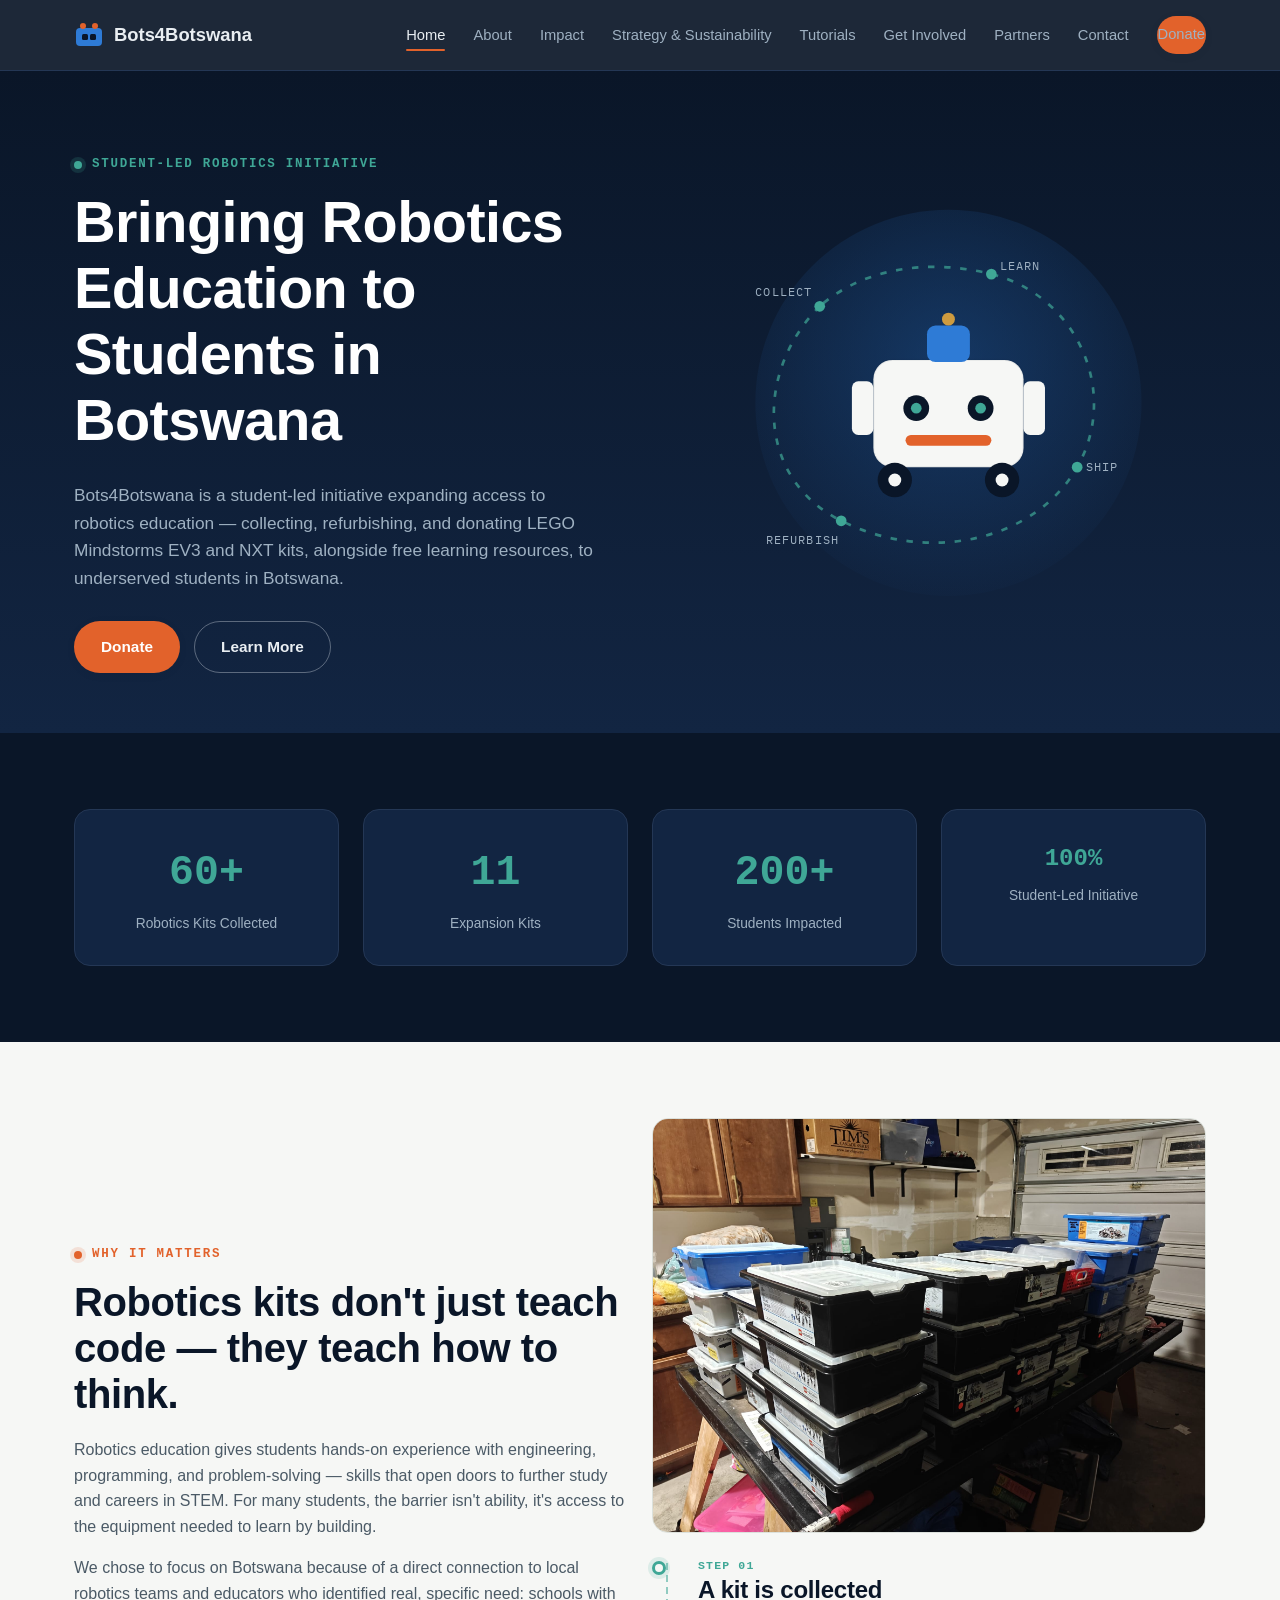
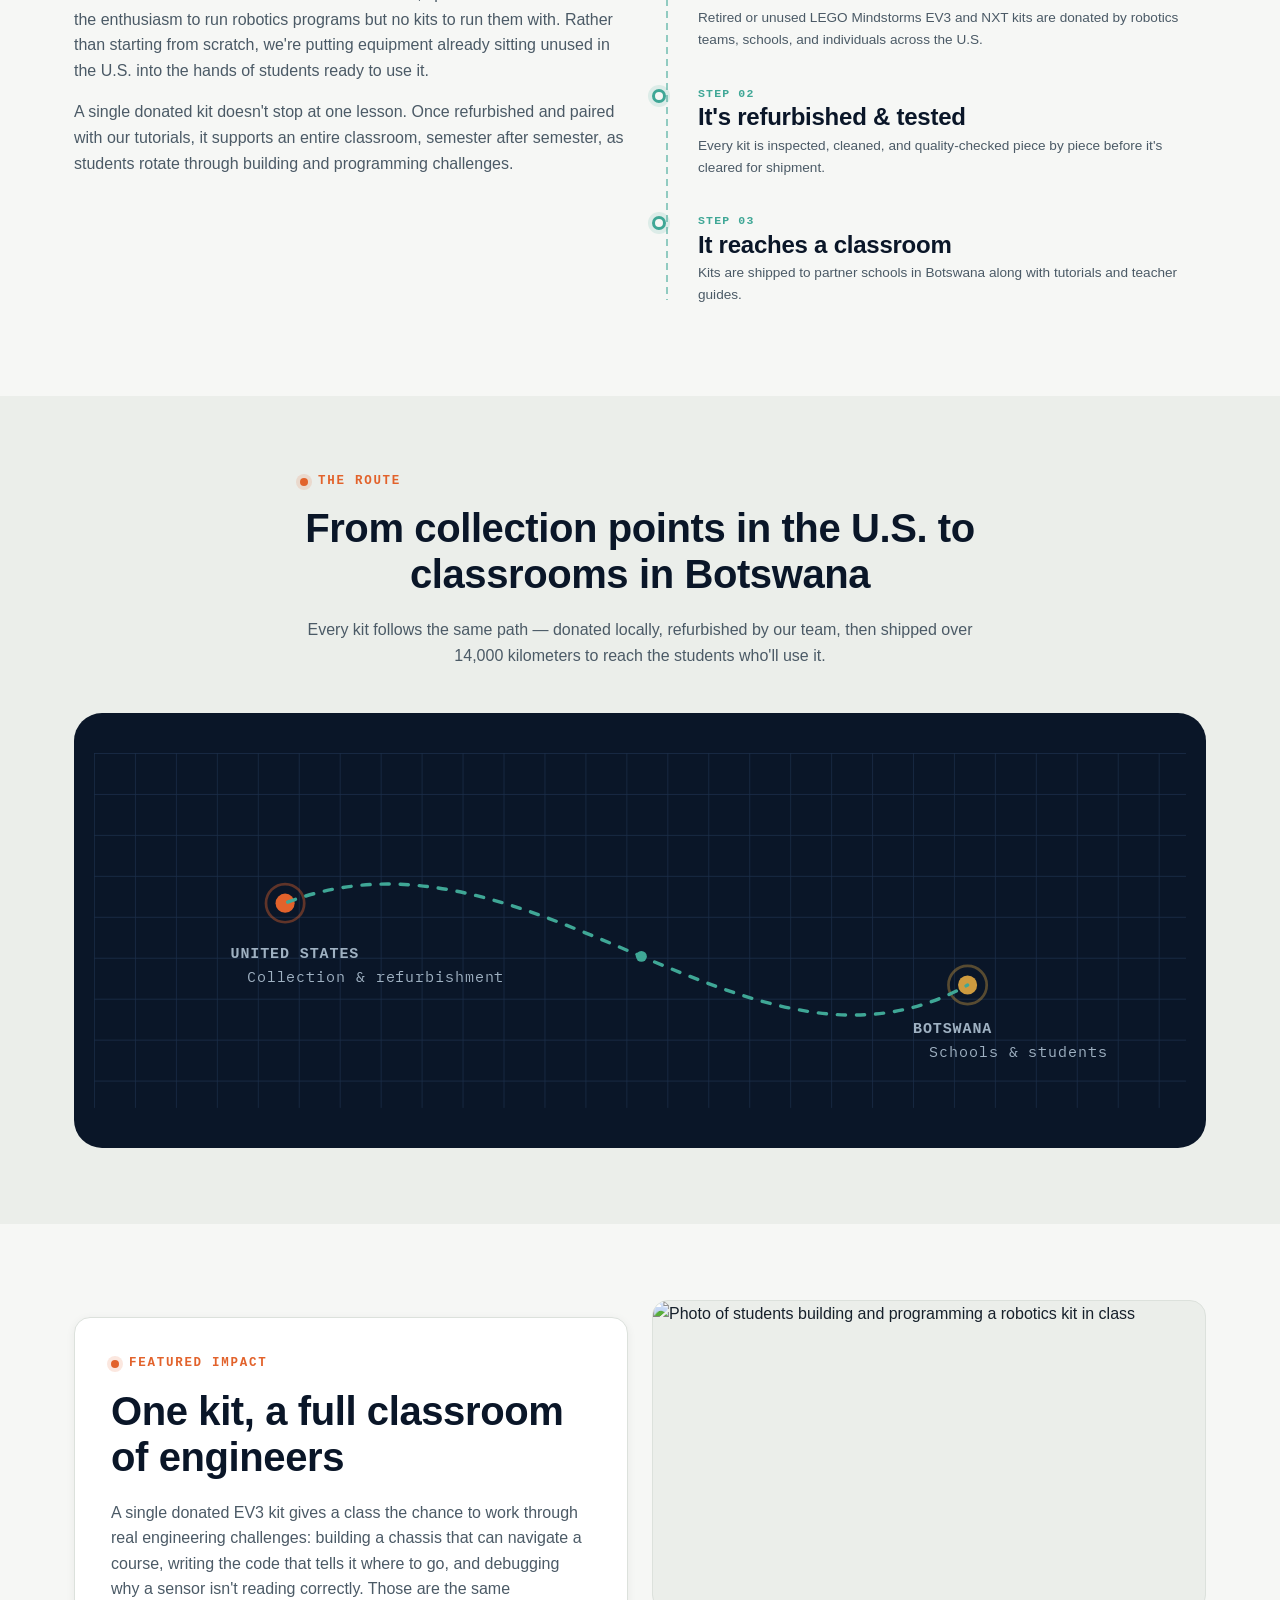
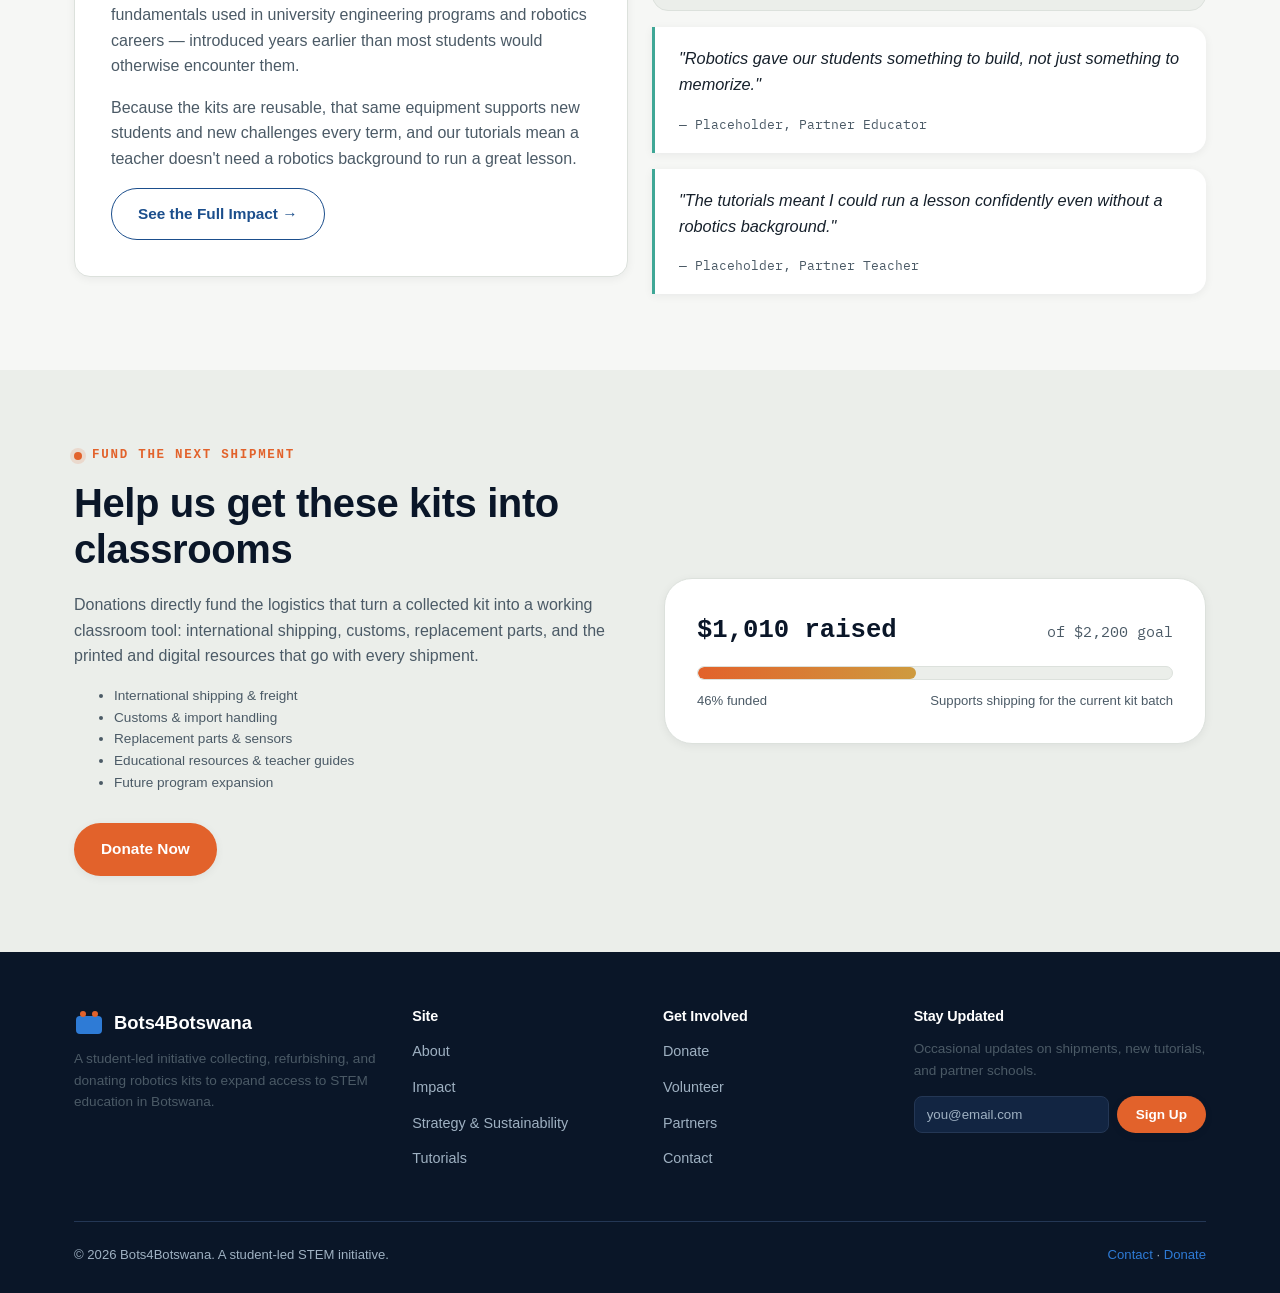
==== commit cbe3820b: "Update index.html" ====
--- a/index.html
+++ b/index.html
@@ -8,6 +8,14 @@
 <link rel="preconnect" href="https://fonts.googleapis.com">
 <link href="https://fonts.googleapis.com/css2?family=Space+Grotesk:wght@500;600;700&family=Inter:wght@400;500;600;700&family=IBM+Plex+Mono:wght@500;600&display=swap" rel="stylesheet">
 <link rel="stylesheet" href="css/styles.css">
+<!-- Google tag (gtag.js) -->
+<script async src="https://www.googletagmanager.com/gtag/js?id=G-069N2KT5EB"></script>
+<script>
+  window.dataLayer = window.dataLayer || [];
+  function gtag(){dataLayer.push(arguments);}
+  gtag('js', new Date());
+  gtag('config', 'G-069N2KT5EB');
+</script>
 </head>
 <body>
 <a href="#main" class="skip-link">Skip to content</a>
--- a/css/styles.css
+++ b/css/styles.css
@@ -460,6 +460,37 @@
   background: var(--ink-soft); color:#fff; font-family:var(--font-body);
 }
 .newsletter-row input::placeholder{ color: var(--text-inverse-soft); }
+
+/* =========================================================
+   PHOTO FRAMES — drop real photos in /img with matching
+   filenames and these upgrade automatically; until then they
+   show a labeled placeholder so it's obvious what to add.
+   ========================================================= */
+.img-frame{
+  position:relative; overflow:hidden;
+  border-radius: var(--r-md);
+  background: var(--paper-dim);
+  border:1px solid var(--border);
+}
+.img-frame img{ width:100%; height:100%; object-fit:cover; display:block; }
+.img-frame.circle{ border-radius:50%; aspect-ratio:1/1; }
+.img-frame.ratio-1-1{ aspect-ratio:1/1; }
+.img-frame.ratio-4-3{ aspect-ratio:4/3; }
+.img-frame.ratio-16-9{ aspect-ratio:16/9; }
+.img-frame.ratio-3-4{ aspect-ratio:3/4; }
+.headshot{ width:180px; margin:0 auto; }
+.img-placeholder{
+  position:absolute; inset:0;
+  display:flex; flex-direction:column; align-items:center; justify-content:center; gap:10px;
+  color: var(--text-soft); text-align:center; padding:16px;
+}
+.img-placeholder svg{ opacity:0.45; }
+.img-placeholder span{
+  font-family: var(--font-mono); font-size:0.7rem; word-break:break-all; opacity:0.8;
+}
+.img-caption{
+  font-size:0.8rem; color:var(--text-soft); text-align:center; margin-top:10px;
+}
 
 /* =========================================================
    REVEAL ANIMATIONS
